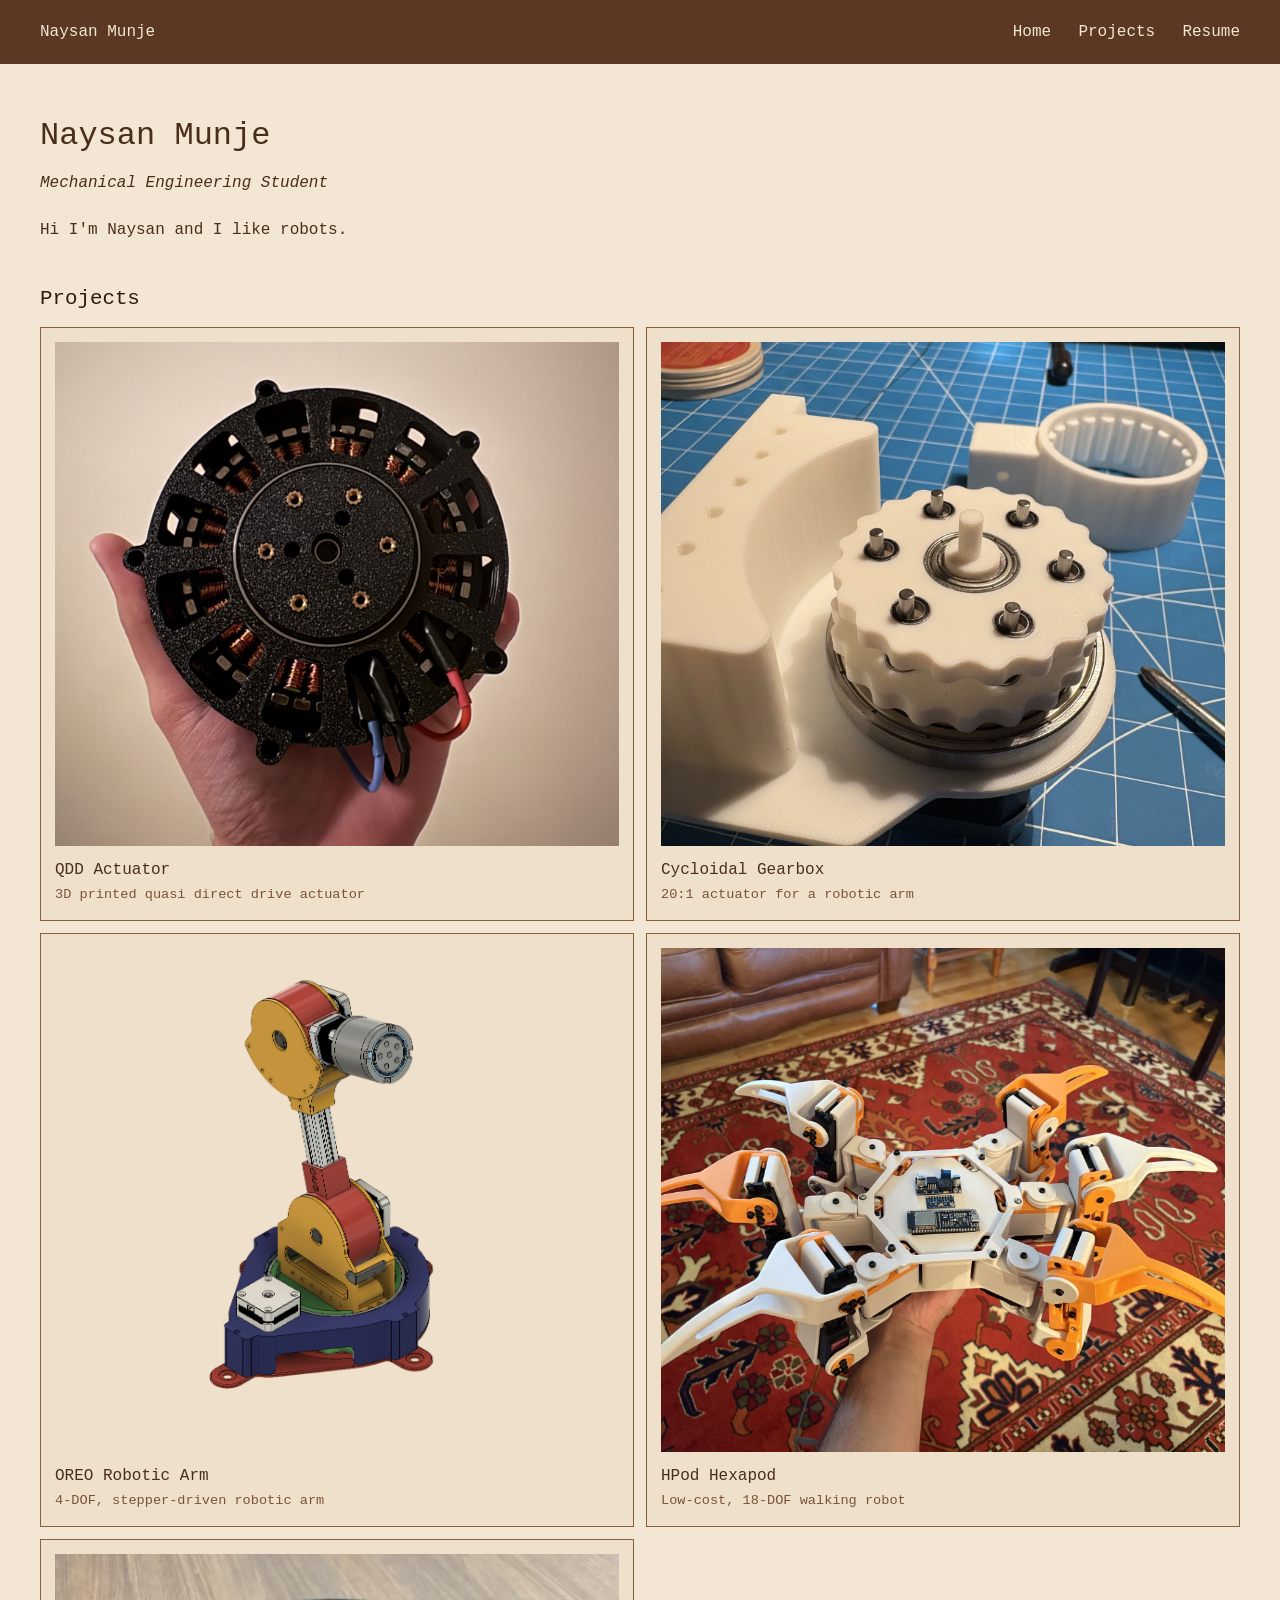
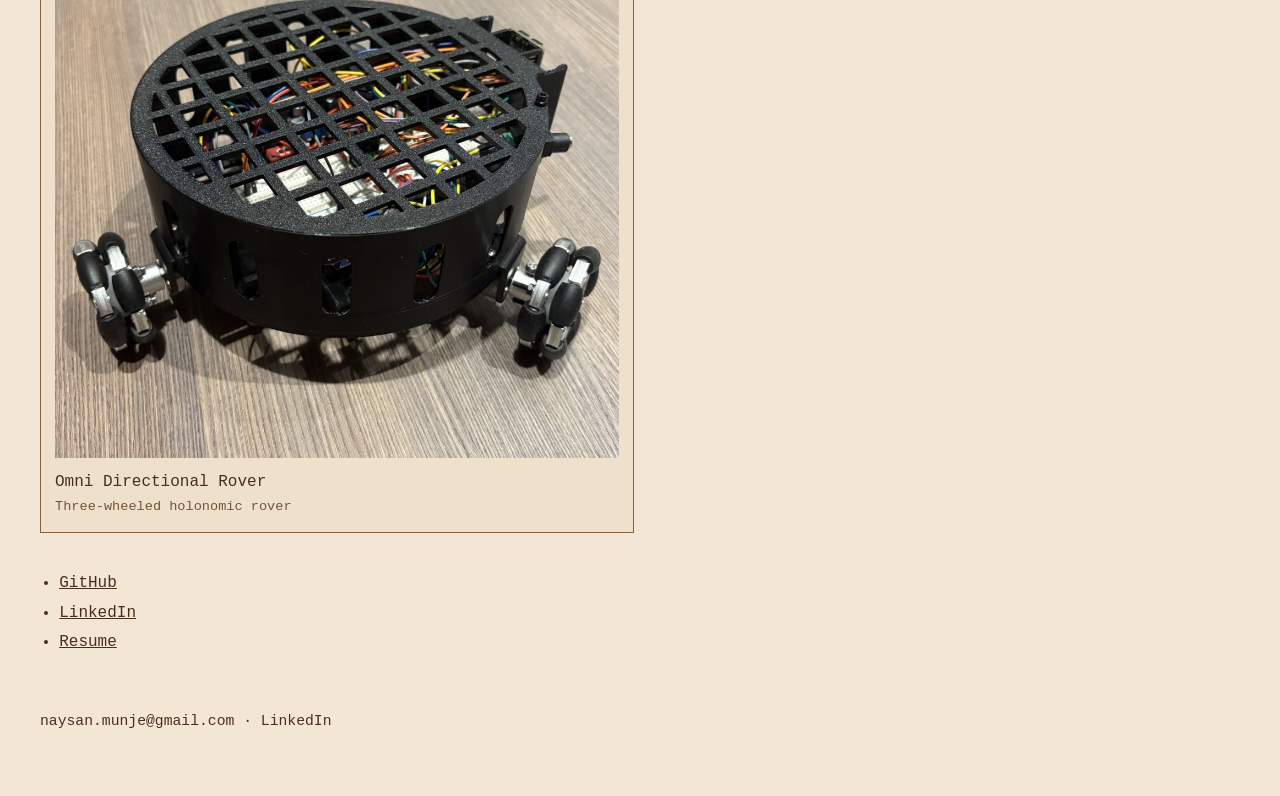
==== index.html @ ae6cb7d8 "Add the QDD actuator project to the portfolio. Co-authored-by: Cursor <cursoragent@cursor.com>" ====
<!doctype html>
<html lang="en">
  <head>
    <meta charset="UTF-8" />
    <meta name="viewport" content="width=device-width, initial-scale=1.0" />
    <title>Naysan Munje</title>
    <link rel="stylesheet" href="src/style.css?v=1793320318" />
  </head>
  <body>
    <div class="page">
      <header>
        <a class="logo" href="index.html">Naysan Munje</a>
        <nav>
          <a href="index.html">Home</a>
          <a href="projects/index.html">Projects</a>
          <a href="Naysan_Munje_Resume.pdf?v=3" target="_blank" rel="noopener">Resume</a>
        </nav>
      </header>

      <main>
        <h1>Naysan Munje</h1>
        <p class="role">Mechanical Engineering Student</p>
        <p>Hi I&#x27;m Naysan and I like robots.</p>
        <h2>Projects</h2>
        <ul class="project-grid">
          <li>
            <a href="projects/qdd-actuator/index.html">
              <span class="project-thumb"><img src="projects/qdd-actuator/_docx_media/image12.png" alt="" /></span>
              <span class="title">QDD Actuator</span>
              <span class="subtitle">3D printed quasi direct drive actuator</span>
              <span class="preview">A nearly fully 3D printed quasi direct drive actuator with a hand wound BLDC motor and a 6:1 eccentric cycloidal planetary reduction.</span>
            </a>
          </li>
          <li>
            <a href="projects/cycloidal-gearbox/index.html">
              <span class="project-thumb"><img src="projects/cycloidal-gearbox/_docx_media/img04.png" alt="" /></span>
              <span class="title">Cycloidal Gearbox</span>
              <span class="subtitle">20:1 actuator for a robotic arm</span>
              <span class="preview">A compact, low backlash, 3D printed 20:1 gearbox designed for my robotic arm.</span>
            </a>
          </li>
          <li>
            <a href="projects/oreo-robot-arm/index.html">
              <span class="project-thumb"><img src="projects/oreo-robot-arm/_docx_media/img02.png" alt="" /></span>
              <span class="title">OREO Robotic Arm</span>
              <span class="subtitle">4-DOF, stepper-driven robotic arm</span>
              <span class="preview">OREO is a 4 degree of freedom robotic arm built from repurposed 3D printer parts, custom cycloidal gearboxes, and 3D printed components.</span>
            </a>
          </li>
          <li>
            <a href="projects/hexapod/index.html">
              <span class="project-thumb"><img src="projects/hexapod/_docx_media/img01.png" alt="" /></span>
              <span class="title">HPod Hexapod</span>
              <span class="subtitle">Low-cost, 18-DOF walking robot</span>
              <span class="preview">HPod is a low cost, six legged robot made with 3D printed parts and 18 servo motors, controlled wirelessly with an ESP32.</span>
            </a>
          </li>
          <li>
            <a href="projects/omni-directional-rover/index.html">
              <span class="project-thumb"><img src="projects/omni-directional-rover/_docx_media/cover.jpg" alt="" /></span>
              <span class="title">Omni Directional Rover</span>
              <span class="subtitle">Three-wheeled holonomic rover</span>
              <span class="preview">A three-wheeled rover with omnidirectional wheels, encoder motors, and Wi-Fi control on an ESP32.</span>
            </a>
          </li>
        </ul>
        <ul class="contact-list">
          <li><a href="https://github.com/NaysanMunje">GitHub</a></li>
          <li><a href="https://www.linkedin.com/in/naysan-munje-257455286/" target="_blank" rel="noopener">LinkedIn</a></li>
          <li><a href="Naysan_Munje_Resume.pdf?v=3" target="_blank" rel="noopener">Resume</a></li>
        </ul>
      </main>

      <footer>
        <a href="mailto:naysan.munje@gmail.com">naysan.munje@gmail.com</a> <a href="https://www.linkedin.com/in/naysan-munje-257455286/" target="_blank" rel="noopener">LinkedIn</a>
      </footer>
    </div>
  </body>
</html>
---- src/style.css ----
* {
  box-sizing: border-box;
}

html,
body {
  margin: 0;
  background: #f3e6d4;
  color: #4a2e1a;
  font-family: ui-monospace, "Cascadia Code", "Segoe UI Mono", Consolas, "Liberation Mono", Menlo, monospace;
  font-size: 16px;
  line-height: 1.5;
}

a {
  color: #4a2e1a;
}

img {
  max-width: 100%;
  height: auto;
  vertical-align: middle;
}

.page {
  width: min(1200px, calc(100% - 80px));
  margin: 0 auto;
  padding: 0 0 64px;
}

header {
  display: flex;
  justify-content: space-between;
  align-items: baseline;
  width: 100vw;
  margin-left: calc(50% - 50vw);
  padding: 20px max(40px, calc((100vw - 1200px) / 2));
  margin-bottom: 48px;
  background: #5a3824;
  color: #f3e6d4;
}

.logo {
  color: inherit;
  text-decoration: none;
  font-size: 1rem;
}

nav {
  font-size: 1rem;
}

nav a {
  margin-left: 1.1em;
  color: inherit;
  text-decoration: none;
}

nav a:hover {
  text-decoration: underline;
}

h1 {
  margin: 0 0 0.35em;
  font-size: 2rem;
  font-weight: normal;
}

h2 {
  margin: 2em 0 0.6em;
  color: #2f1b0f;
  font-size: 1.3rem;
  font-weight: normal;
}

.role {
  margin: 0 0 1.4em;
  font-style: italic;
}

p {
  margin: 0 0 1em;
}

.links {
  margin: 1.4em 0 0;
}

.links a + a::before {
  content: " · ";
}

.contact-list {
  margin: 2.4em 0 0;
  padding-left: 1.2em;
}

.contact-list li {
  margin: 0.35em 0;
}

.project-grid {
  display: grid;
  grid-template-columns: repeat(2, 1fr);
  gap: 12px;
  margin: 0;
  padding: 0;
  list-style: none;
}

.project-grid li {
  position: relative;
}

.project-grid a {
  display: flex;
  flex-direction: column;
  justify-content: flex-end;
  aspect-ratio: 1;
  padding: 14px;
  border: 1px solid #8b5e3c;
  background: #efe0cc;
  text-decoration: none;
}

.project-thumb {
  flex: 1;
  min-height: 0;
  margin-bottom: 12px;
  overflow: hidden;
}

.project-thumb img {
  width: 100%;
  height: 100%;
  object-fit: cover;
  transition: transform 180ms ease;
}

.project-grid a:hover .project-thumb img,
.project-grid a:focus-visible .project-thumb img {
  transform: scale(1.05);
}

.project-grid .preview {
  display: none;
  position: absolute;
  left: 0;
  right: 0;
  top: 100%;
  z-index: 2;
  margin-top: -1px;
  padding: 12px 14px;
  border: 1px solid #8b5e3c;
  background: #e6d3bb;
  font-size: 0.85em;
  line-height: 1.4;
}

@media (hover: hover) {
  .project-grid li:hover .preview,
  .project-grid li:focus-within .preview {
    display: block;
  }
}

.project-grid .title {
  display: block;
}

.project-grid .subtitle {
  display: block;
  margin-top: 0.25em;
  color: #7a5336;
  font-size: 0.85em;
}

@media (max-width: 800px) {
  .project-grid {
    grid-template-columns: 1fr 1fr;
  }
}

.date {
  color: #7a5336;
  font-size: 0.92em;
}

article h1 {
  margin-bottom: 0.15em;
}

article h2 {
  margin: 1.35em 0 0.4em;
}

article h3 {
  margin: 1em 0 0.35em;
  color: #4a2e1a;
  font-size: 1.05rem;
  font-weight: normal;
}

article p {
  margin-bottom: 0.7em;
}

article ul {
  margin-top: 0.4em;
  margin-bottom: 0.8em;
}

article .date {
  display: block;
  margin-bottom: 1em;
}

figure {
  margin: 0.8em 0;
}

figcaption {
  margin-top: 0.4em;
  font-size: 0.88em;
  color: #7a5336;
}

article img {
  max-width: 100%;
}

.media-below {
  max-width: 850px;
  margin: 0.8em auto;
}

.media-below img {
  width: 100%;
}

.media-gallery {
  display: grid;
  grid-template-columns: 1fr 1fr;
  gap: 1rem;
  align-items: center;
  max-width: 950px;
  margin: 0.8em auto;
}

.media-gallery img {
  width: 100%;
}

.text-columns {
  display: grid;
  grid-template-columns: 1fr 1fr;
  gap: 2rem;
}

.text-columns h2 {
  margin-top: 1.35em;
}

.media-gallery-equal img {
  aspect-ratio: 3 / 4;
  height: 100%;
  object-fit: cover;
  object-position: center;
}

.media-gallery-compact {
  grid-template-columns: 1fr 1fr;
  max-width: 520px;
}

.media-gallery-compact img {
  aspect-ratio: 1;
  object-fit: contain;
}

.grid-with-image {
  display: grid;
  grid-template-columns: minmax(0, 520px) minmax(0, 380px);
  gap: 1.25rem;
  align-items: center;
  max-width: 920px;
  margin: 0.8em auto;
}

.grid-with-image .media-gallery {
  margin: 0;
}

.grid-side-image {
  width: 100%;
  max-height: 520px;
  object-fit: contain;
}

.media-gallery-contained img {
  aspect-ratio: 4 / 3;
  object-fit: contain;
}

.media-gallery-grid3 {
  grid-template-columns: repeat(3, 1fr);
  max-width: 680px;
  gap: 0.55rem;
}

.media-gallery-grid3 img {
  width: 100%;
  height: auto;
  object-fit: contain;
}

.media-gallery-small-second img:last-child {
  width: 70%;
  justify-self: center;
}

.beside {
  display: grid;
  grid-template-columns: 1.4fr 1fr;
  gap: 0.75rem;
  align-items: start;
  margin: 0.8em 0;
}

.beside-left .beside-media {
  order: -1;
}

.beside-left {
  grid-template-columns: 0.85fr 1.15fr;
}

.beside-media img {
  width: 100%;
}

.beside-media img + img {
  margin-top: 0.6rem;
}

.beside:has(.beside-media img[src$="img05.png"]) {
  grid-template-columns: max-content minmax(260px, 500px);
  justify-content: start;
  gap: 0.5rem;
}

.beside:has(.beside-media img[src$="esp32-transparent.png"]) {
  grid-template-columns: max-content minmax(300px, 440px);
  justify-content: start;
  gap: 1rem;
}

.beside:has(.beside-media img[src$="esp32-transparent.png"]) .beside-media {
  display: grid;
  grid-template-columns: 1fr 1fr;
  gap: 0.6rem;
  align-items: center;
}

.beside:has(.beside-media img[src$="esp32-transparent.png"]) .beside-media img {
  height: 180px;
  object-fit: contain;
}

.beside:has(.beside-media img[src$="esp32-transparent.png"]) .beside-media img + img {
  margin-top: 0;
}

.beside-media img[src$="img04.png"] {
  aspect-ratio: 1.12 / 1;
  object-fit: cover;
  object-position: center;
}

.beside-media img[src$="img07.png"] {
  max-height: 420px;
  object-fit: contain;
}

iframe {
  width: 100%;
  aspect-ratio: 16 / 9;
  border: 0;
  margin: 0.8em 0;
}

@media (max-width: 640px) {
  .page {
    width: min(100% - 40px, 1200px);
  }

  header {
    padding-inline: 20px;
  }

  .project-grid {
    grid-template-columns: 1fr;
  }

  .beside {
    grid-template-columns: 1fr;
  }

  .beside:has(.beside-media img[src$="img05.png"]) {
    grid-template-columns: 1fr;
  }

  .beside:has(.beside-media img[src$="esp32-transparent.png"]) {
    grid-template-columns: 1fr;
  }

  .media-gallery {
    grid-template-columns: 1fr;
  }

  .text-columns {
    grid-template-columns: 1fr;
    gap: 0;
  }

  .media-gallery-compact {
    grid-template-columns: 1fr 1fr;
  }

  .media-gallery-grid3 {
    grid-template-columns: repeat(3, 1fr);
  }

  .grid-with-image {
    grid-template-columns: 1fr;
  }

  .beside-left .beside-media {
    order: 0;
  }
}

footer {
  margin-top: 56px;
  font-size: 0.92rem;
}

footer a {
  text-decoration: none;
}

footer a + a::before {
  content: " · ";
}

footer a:hover {
  text-decoration: underline;
}
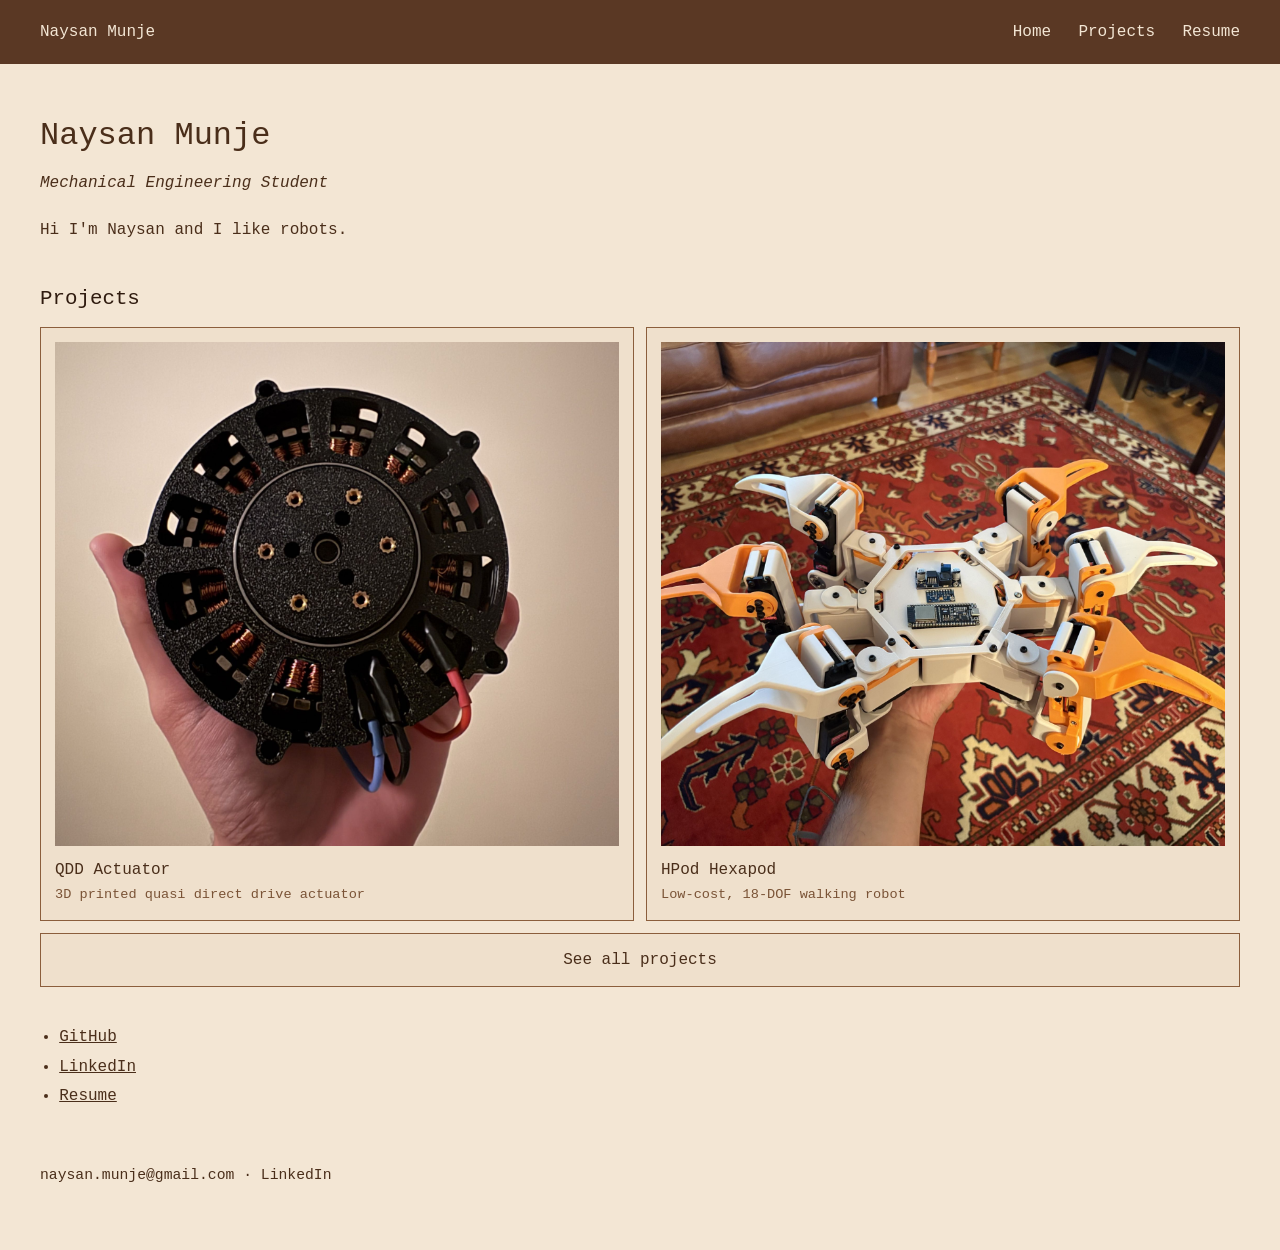
==== commit 6df2580a: "Show only the QDD actuator and hexapod on the home page. Co-authored-by: Cursor <cursoragent@cursor." ====
--- a/index.html
+++ b/index.html
@@ -4,7 +4,7 @@
     <meta charset="UTF-8" />
     <meta name="viewport" content="width=device-width, initial-scale=1.0" />
     <title>Naysan Munje</title>
-    <link rel="stylesheet" href="src/style.css?v=1793320318" />
+    <link rel="stylesheet" href="src/style.css?v=1793321780" />
   </head>
   <body>
     <div class="page">
@@ -32,22 +32,6 @@
             </a>
           </li>
           <li>
-            <a href="projects/cycloidal-gearbox/index.html">
-              <span class="project-thumb"><img src="projects/cycloidal-gearbox/_docx_media/img04.png" alt="" /></span>
-              <span class="title">Cycloidal Gearbox</span>
-              <span class="subtitle">20:1 actuator for a robotic arm</span>
-              <span class="preview">A compact, low backlash, 3D printed 20:1 gearbox designed for my robotic arm.</span>
-            </a>
-          </li>
-          <li>
-            <a href="projects/oreo-robot-arm/index.html">
-              <span class="project-thumb"><img src="projects/oreo-robot-arm/_docx_media/img02.png" alt="" /></span>
-              <span class="title">OREO Robotic Arm</span>
-              <span class="subtitle">4-DOF, stepper-driven robotic arm</span>
-              <span class="preview">OREO is a 4 degree of freedom robotic arm built from repurposed 3D printer parts, custom cycloidal gearboxes, and 3D printed components.</span>
-            </a>
-          </li>
-          <li>
             <a href="projects/hexapod/index.html">
               <span class="project-thumb"><img src="projects/hexapod/_docx_media/img01.png" alt="" /></span>
               <span class="title">HPod Hexapod</span>
@@ -55,15 +39,8 @@
               <span class="preview">HPod is a low cost, six legged robot made with 3D printed parts and 18 servo motors, controlled wirelessly with an ESP32.</span>
             </a>
           </li>
-          <li>
-            <a href="projects/omni-directional-rover/index.html">
-              <span class="project-thumb"><img src="projects/omni-directional-rover/_docx_media/cover.jpg" alt="" /></span>
-              <span class="title">Omni Directional Rover</span>
-              <span class="subtitle">Three-wheeled holonomic rover</span>
-              <span class="preview">A three-wheeled rover with omnidirectional wheels, encoder motors, and Wi-Fi control on an ESP32.</span>
-            </a>
-          </li>
         </ul>
+        <a class="see-all" href="projects/index.html">See all projects</a>
         <ul class="contact-list">
           <li><a href="https://github.com/NaysanMunje">GitHub</a></li>
           <li><a href="https://www.linkedin.com/in/naysan-munje-257455286/" target="_blank" rel="noopener">LinkedIn</a></li>
--- a/src/style.css
+++ b/src/style.css
@@ -175,6 +175,21 @@
   font-size: 0.85em;
 }
 
+.see-all {
+  display: block;
+  margin-top: 12px;
+  padding: 14px;
+  border: 1px solid #8b5e3c;
+  background: #efe0cc;
+  text-align: center;
+  text-decoration: none;
+}
+
+.see-all:hover,
+.see-all:focus-visible {
+  background: #e6d3bb;
+}
+
 @media (max-width: 800px) {
   .project-grid {
     grid-template-columns: 1fr 1fr;
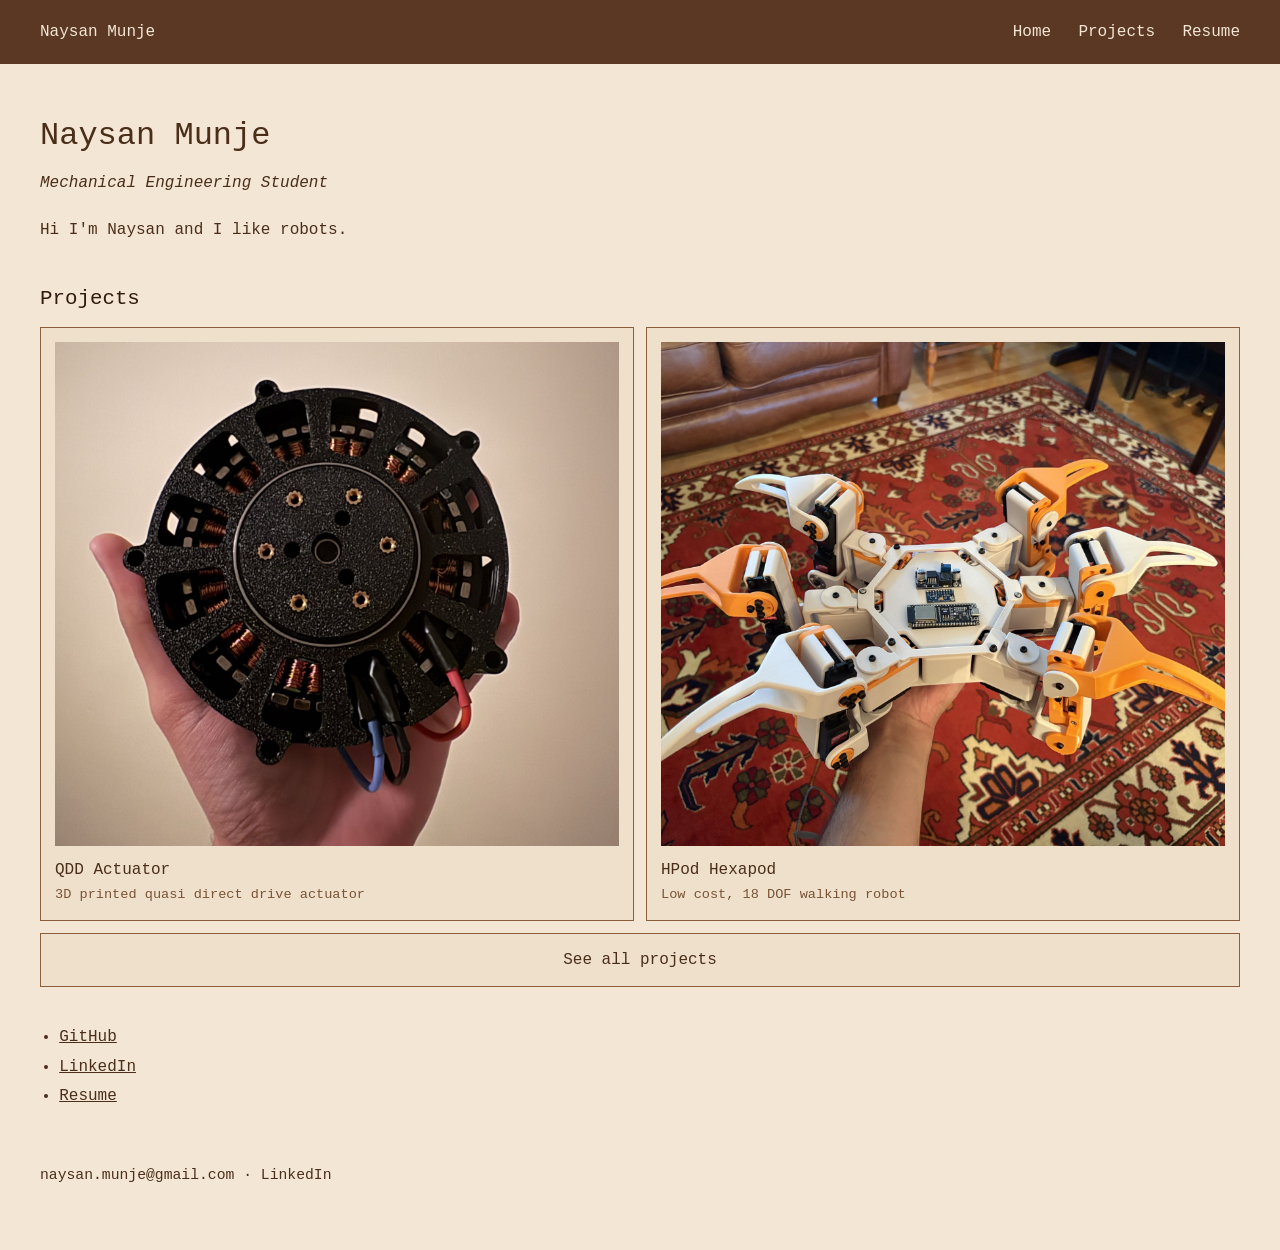
==== commit 996323b5: "Remove hyphens from the project card descriptions. Co-authored-by: Cursor <cursoragent@cursor.com>" ====
--- a/index.html
+++ b/index.html
@@ -4,7 +4,7 @@
     <meta charset="UTF-8" />
     <meta name="viewport" content="width=device-width, initial-scale=1.0" />
     <title>Naysan Munje</title>
-    <link rel="stylesheet" href="src/style.css?v=1793321780" />
+    <link rel="stylesheet" href="src/style.css?v=1793333572" />
   </head>
   <body>
     <div class="page">
@@ -35,7 +35,7 @@
             <a href="projects/hexapod/index.html">
               <span class="project-thumb"><img src="projects/hexapod/_docx_media/img01.png" alt="" /></span>
               <span class="title">HPod Hexapod</span>
-              <span class="subtitle">Low-cost, 18-DOF walking robot</span>
+              <span class="subtitle">Low cost, 18 DOF walking robot</span>
               <span class="preview">HPod is a low cost, six legged robot made with 3D printed parts and 18 servo motors, controlled wirelessly with an ESP32.</span>
             </a>
           </li>
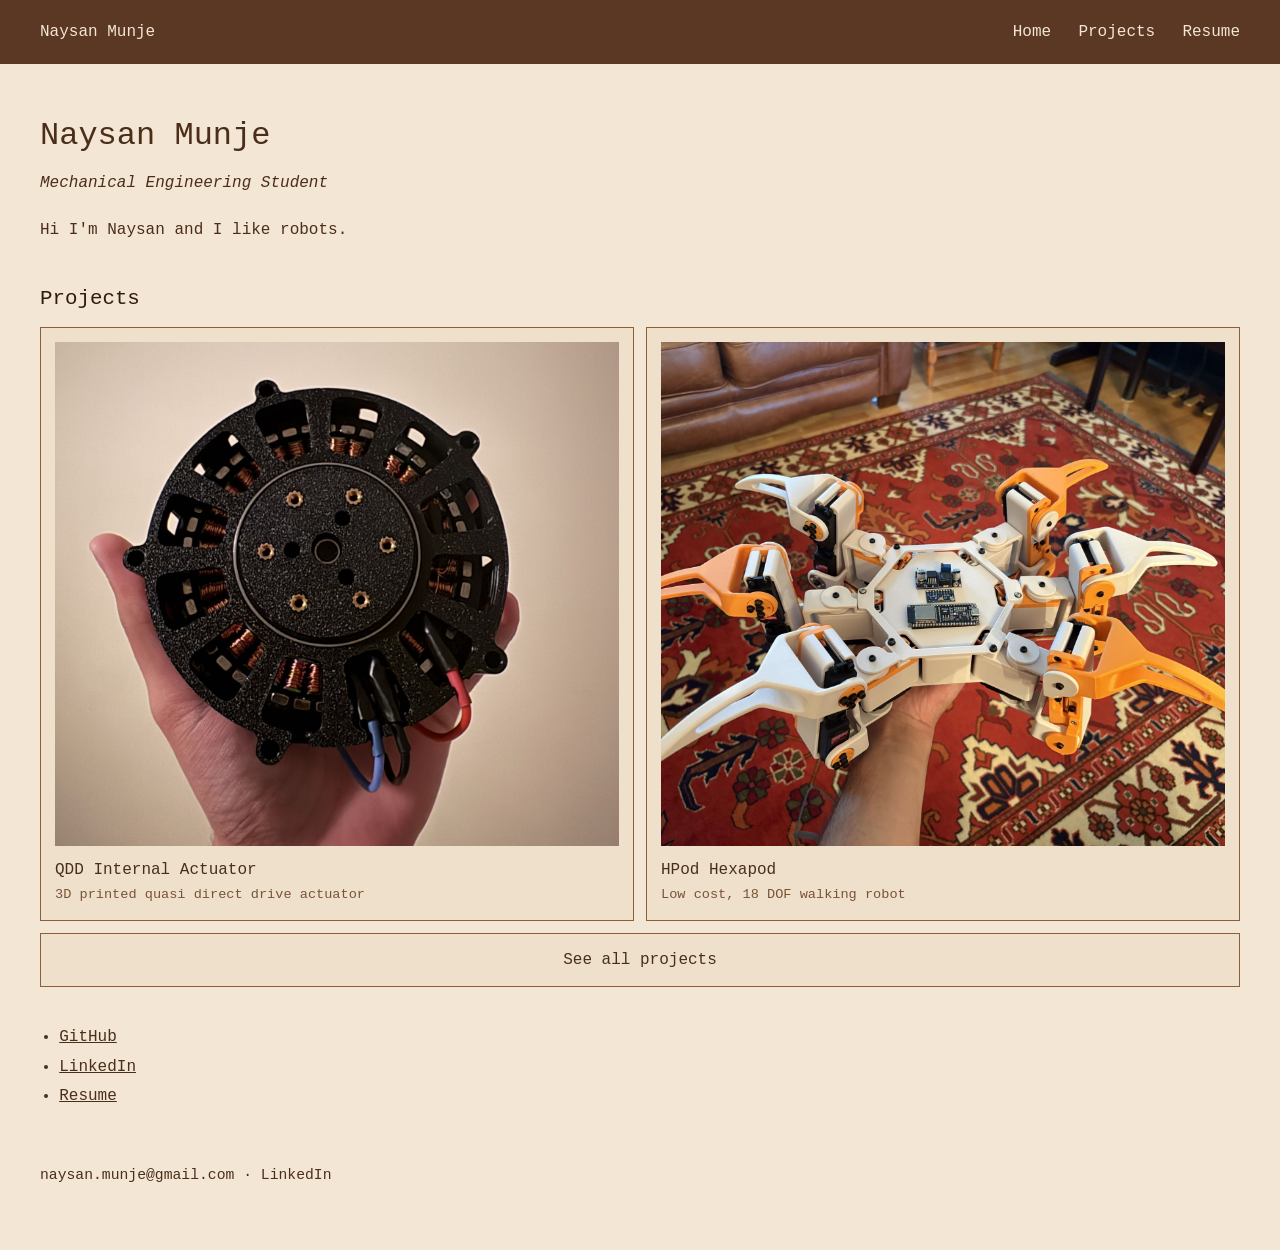
==== commit 39162dc8: "Rename the QDD project and clarify that it is an internal actuator. Co-authored-by: Cursor <cursorag" ====
--- a/index.html
+++ b/index.html
@@ -26,7 +26,7 @@
           <li>
             <a href="projects/qdd-actuator/index.html">
               <span class="project-thumb"><img src="projects/qdd-actuator/_docx_media/image12.png" alt="" /></span>
-              <span class="title">QDD Actuator</span>
+              <span class="title">QDD Internal Actuator</span>
               <span class="subtitle">3D printed quasi direct drive actuator</span>
               <span class="preview">A nearly fully 3D printed quasi direct drive actuator with a hand wound BLDC motor and a 6:1 eccentric cycloidal planetary reduction.</span>
             </a>
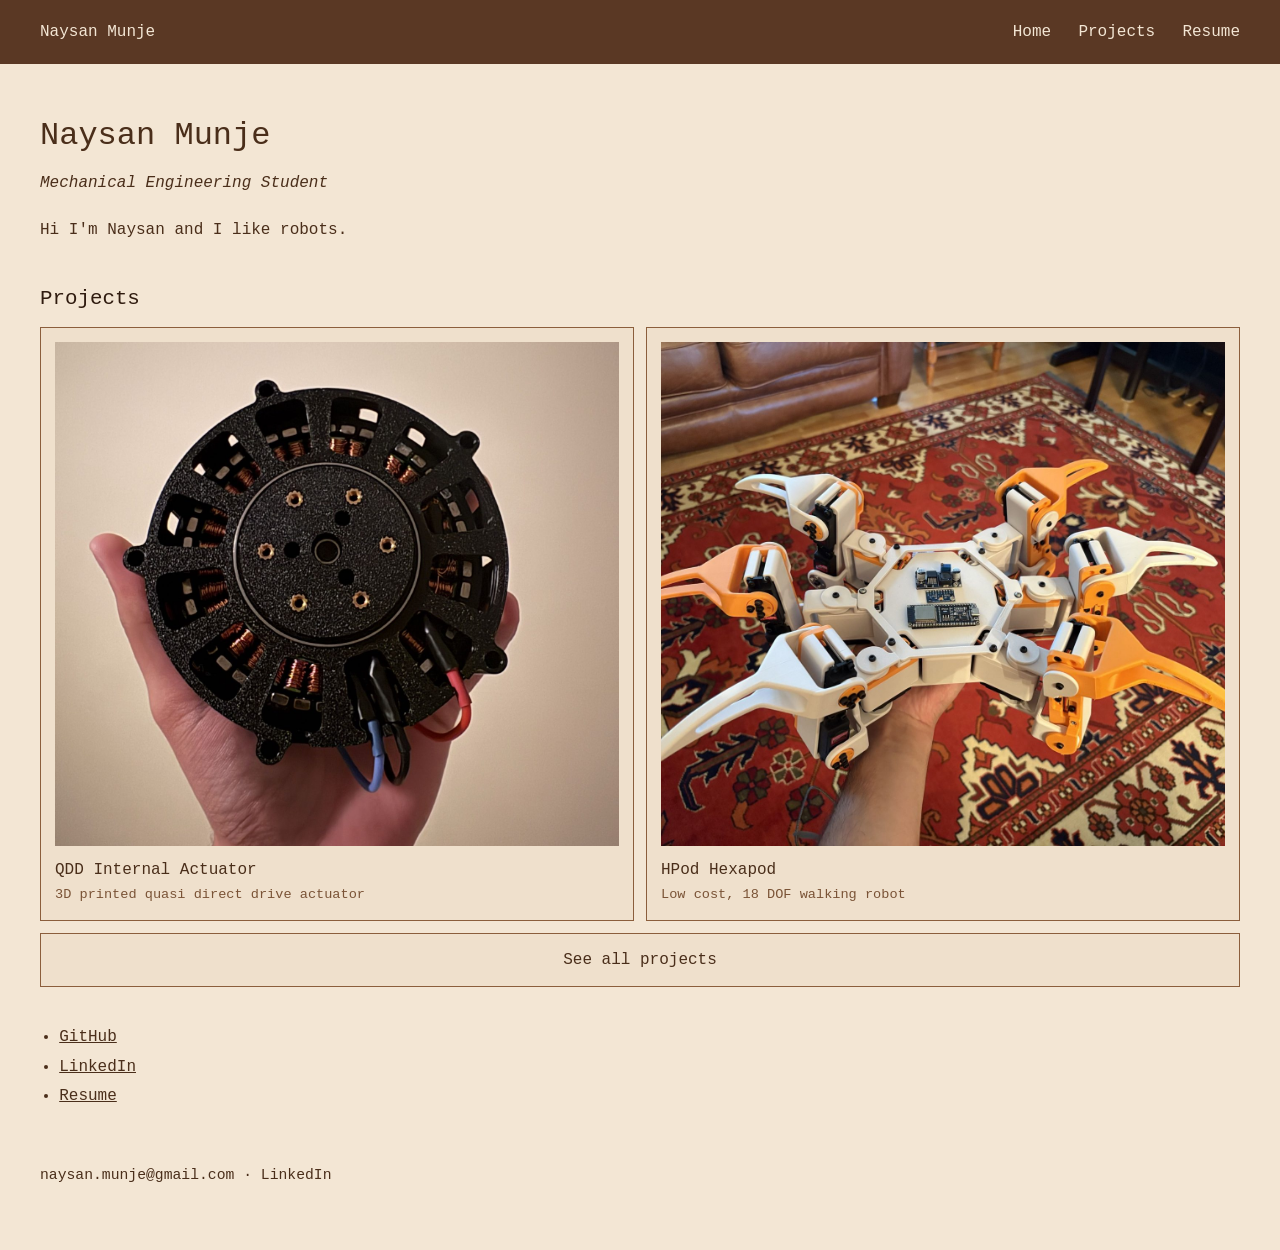
==== commit 665f19b7: "Compress project photos so pages load faster. Co-authored-by: Cursor <cursoragent@cursor.com>" ====
--- a/index.html
+++ b/index.html
@@ -4,7 +4,7 @@
     <meta charset="UTF-8" />
     <meta name="viewport" content="width=device-width, initial-scale=1.0" />
     <title>Naysan Munje</title>
-    <link rel="stylesheet" href="src/style.css?v=1793333572" />
+    <link rel="stylesheet" href="src/style.css?v=1794186620" />
   </head>
   <body>
     <div class="page">
@@ -25,7 +25,7 @@
         <ul class="project-grid">
           <li>
             <a href="projects/qdd-actuator/index.html">
-              <span class="project-thumb"><img src="projects/qdd-actuator/_docx_media/image12.png" alt="" /></span>
+              <span class="project-thumb"><img src="projects/qdd-actuator/_docx_media/image12.jpg" alt="" loading="lazy" decoding="async" /></span>
               <span class="title">QDD Internal Actuator</span>
               <span class="subtitle">3D printed quasi direct drive actuator</span>
               <span class="preview">A nearly fully 3D printed quasi direct drive actuator with a hand wound BLDC motor and a 6:1 eccentric cycloidal planetary reduction.</span>
@@ -33,7 +33,7 @@
           </li>
           <li>
             <a href="projects/hexapod/index.html">
-              <span class="project-thumb"><img src="projects/hexapod/_docx_media/img01.png" alt="" /></span>
+              <span class="project-thumb"><img src="projects/hexapod/_docx_media/img01.jpg" alt="" loading="lazy" decoding="async" /></span>
               <span class="title">HPod Hexapod</span>
               <span class="subtitle">Low cost, 18 DOF walking robot</span>
               <span class="preview">HPod is a low cost, six legged robot made with 3D printed parts and 18 servo motors, controlled wirelessly with an ESP32.</span>
--- a/src/style.css
+++ b/src/style.css
@@ -386,7 +386,7 @@
   margin-top: 0;
 }
 
-.beside-media img[src$="img04.png"] {
+.beside-media img[src$="img04.jpg"] {
   aspect-ratio: 1.12 / 1;
   object-fit: cover;
   object-position: center;
